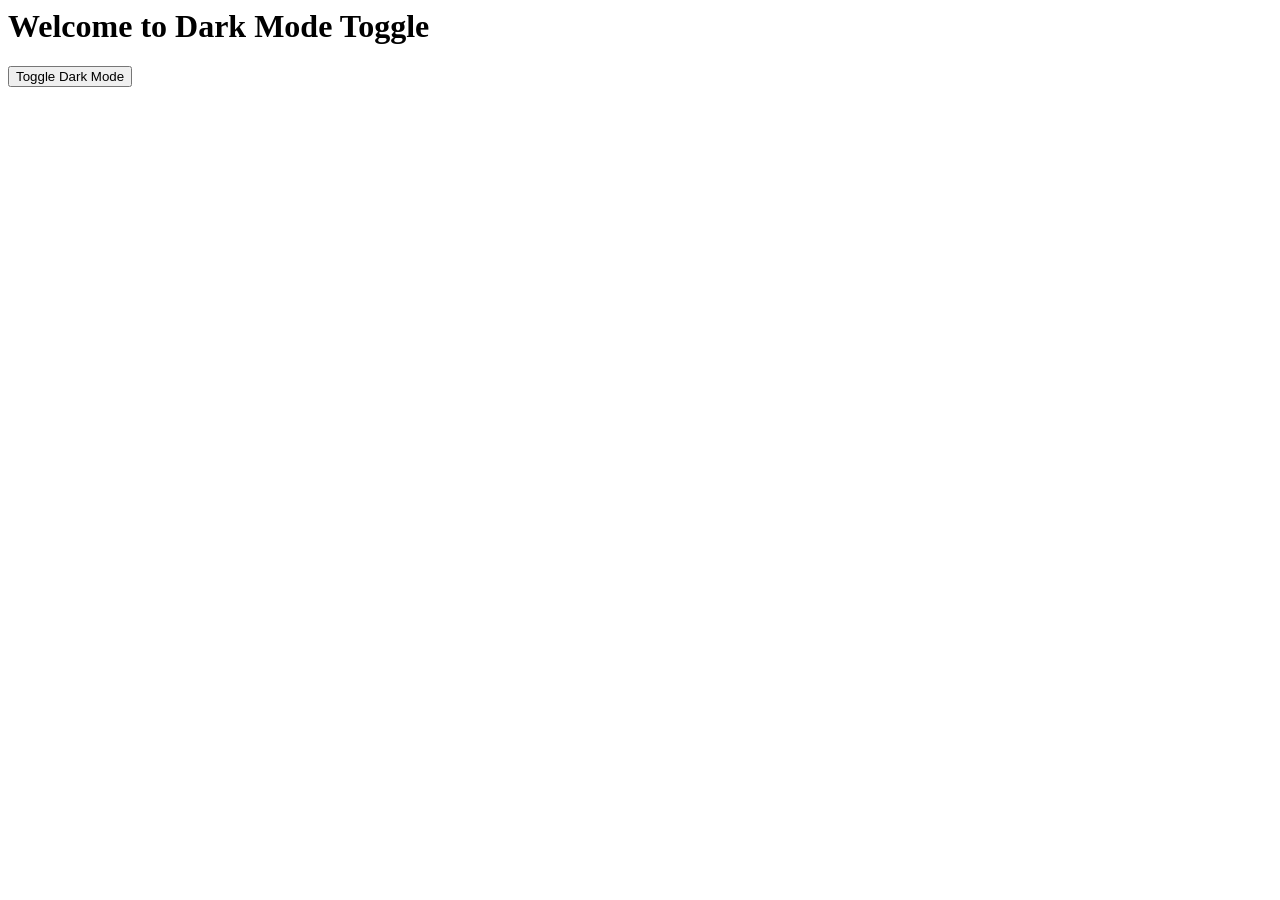
==== index.html @ 36e60021 "Fix: Move files to root level for GitHub Pages" ====
<html>
<head>
    <title>Dark Mode Toggle</title>
    <script>
        function toggleDarkMode() {
            document.body.classList.toggle('dark-mode');
        }
    </script>
    <style>
        body.dark-mode {
            background-color: black;
            color: white;
        }
    </style>
</head>
<body>
    <h1>Welcome to Dark Mode Toggle</h1>
    <button onclick="toggleDarkMode()">Toggle Dark Mode</button>
</body>
</html>
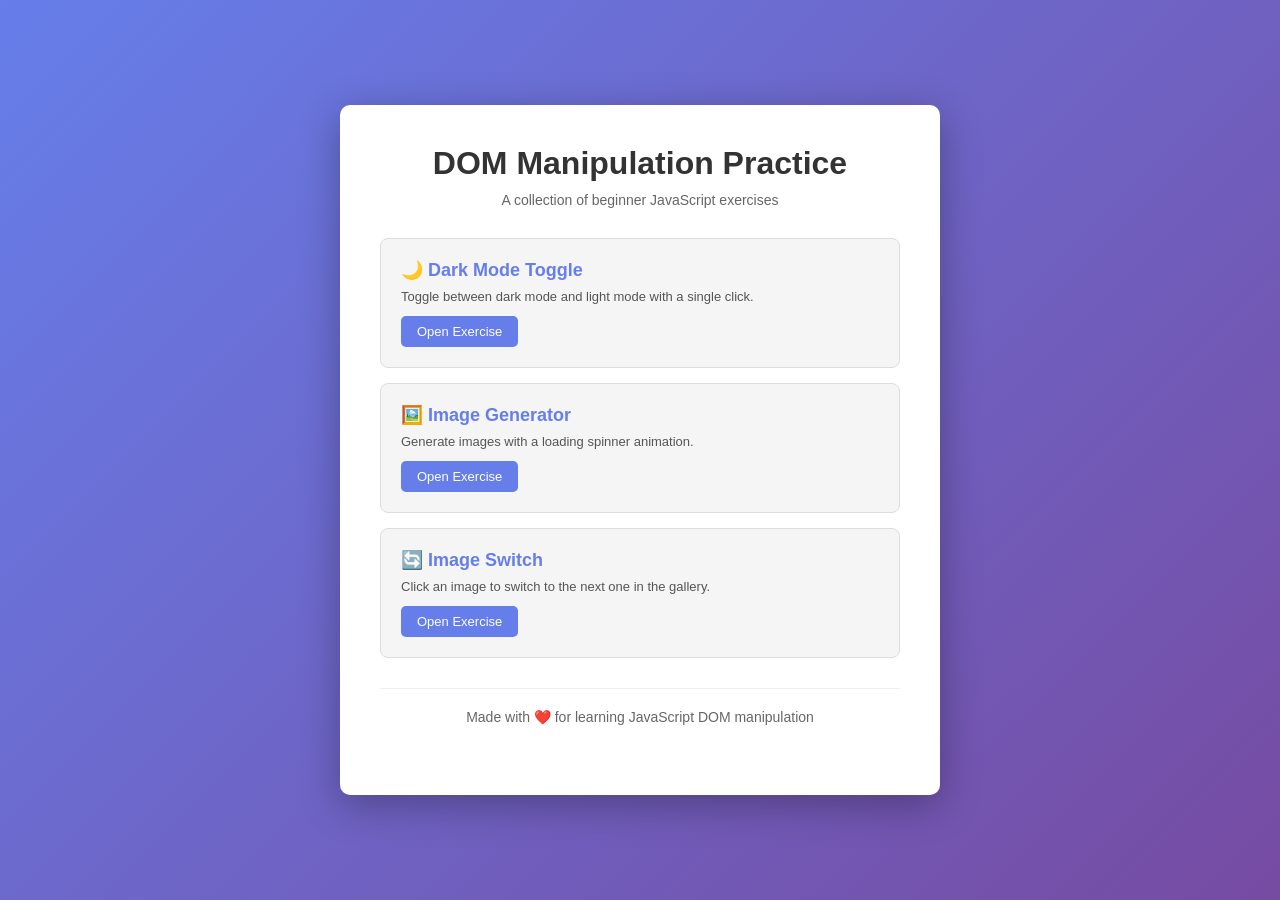
==== commit 2e67b4fc: "Refactor index.html for DOM manipulation practice Editing index.html" ====
--- a/index.html
+++ b/index.html
@@ -1,20 +1,133 @@
-<html>
+<!DOCTYPE html>
+<html lang="en">
 <head>
-    <title>Dark Mode Toggle</title>
-    <script>
-        function toggleDarkMode() {
-            document.body.classList.toggle('dark-mode');
-        }
-    </script>
-    <style>
-        body.dark-mode {
-            background-color: black;
-            color: white;
-        }
-    </style>
+  <meta charset="UTF-8">
+  <meta name="viewport" content="width=device-width, initial-scale=1.0">
+  <title>DOM Manipulation Practice</title>
+  <style>
+    * {
+      margin: 0;
+      padding: 0;
+      box-sizing: border-box;
+    }
+
+    body {
+      font-family: Arial, sans-serif;
+      background: linear-gradient(135deg, #667eea 0%, #764ba2 100%);
+      min-height: 100vh;
+      display: flex;
+      justify-content: center;
+      align-items: center;
+      padding: 20px;
+    }
+
+    .container {
+      background: white;
+      border-radius: 10px;
+      box-shadow: 0 10px 40px rgba(0, 0, 0, 0.3);
+      padding: 40px;
+      max-width: 600px;
+      width: 100%;
+    }
+
+    h1 {
+      color: #333;
+      margin-bottom: 10px;
+      text-align: center;
+    }
+
+    p {
+      color: #666;
+      text-align: center;
+      margin-bottom: 30px;
+      font-size: 14px;
+    }
+
+    .exercise-list {
+      display: flex;
+      flex-direction: column;
+      gap: 15px;
+    }
+
+    .exercise-card {
+      background: #f5f5f5;
+      border: 1px solid #ddd;
+      border-radius: 8px;
+      padding: 20px;
+      transition: transform 0.3s, box-shadow 0.3s;
+    }
+
+    .exercise-card:hover {
+      transform: translateY(-5px);
+      box-shadow: 0 5px 15px rgba(0, 0, 0, 0.1);
+    }
+
+    .exercise-card h2 {
+      color: #667eea;
+      font-size: 18px;
+      margin-bottom: 8px;
+    }
+
+    .exercise-card p {
+      color: #555;
+      font-size: 13px;
+      margin-bottom: 12px;
+      text-align: left;
+    }
+
+    .exercise-card a {
+      display: inline-block;
+      background: #667eea;
+      color: white;
+      text-decoration: none;
+      padding: 8px 16px;
+      border-radius: 5px;
+      font-size: 13px;
+      transition: background 0.3s;
+    }
+
+    .exercise-card a:hover {
+      background: #764ba2;
+    }
+
+    footer {
+      text-align: center;
+      margin-top: 30px;
+      border-top: 1px solid #eee;
+      padding-top: 20px;
+      color: #888;
+      font-size: 12px;
+    }
+  </style>
 </head>
 <body>
-    <h1>Welcome to Dark Mode Toggle</h1>
-    <button onclick="toggleDarkMode()">Toggle Dark Mode</button>
+  <div class="container">
+    <h1>DOM Manipulation Practice</h1>
+    <p>A collection of beginner JavaScript exercises</p>
+
+    <div class="exercise-list">
+      <div class="exercise-card">
+        <h2>🌙 Dark Mode Toggle</h2>
+        <p>Toggle between dark mode and light mode with a single click.</p>
+        <a href="./dark-mode-toggle/index.html">Open Exercise</a>
+      </div>
+
+      <div class="exercise-card">
+        <h2>🖼️ Image Generator</h2>
+        <p>Generate images with a loading spinner animation.</p>
+        <a href="./image-generator/index.html">Open Exercise</a>
+      </div>
+
+      <div class="exercise-card">
+        <h2>🔄 Image Switch</h2>
+        <p>Click an image to switch to the next one in the gallery.</p>
+        <a href="./image-switch/index.html">Open Exercise</a>
+      </div>
+    </div>
+
+    <footer>
+      <p>Made with ❤️ for learning JavaScript DOM manipulation</p>
+    </footer>
+  </div>
 </body>
-</html>+</html>
